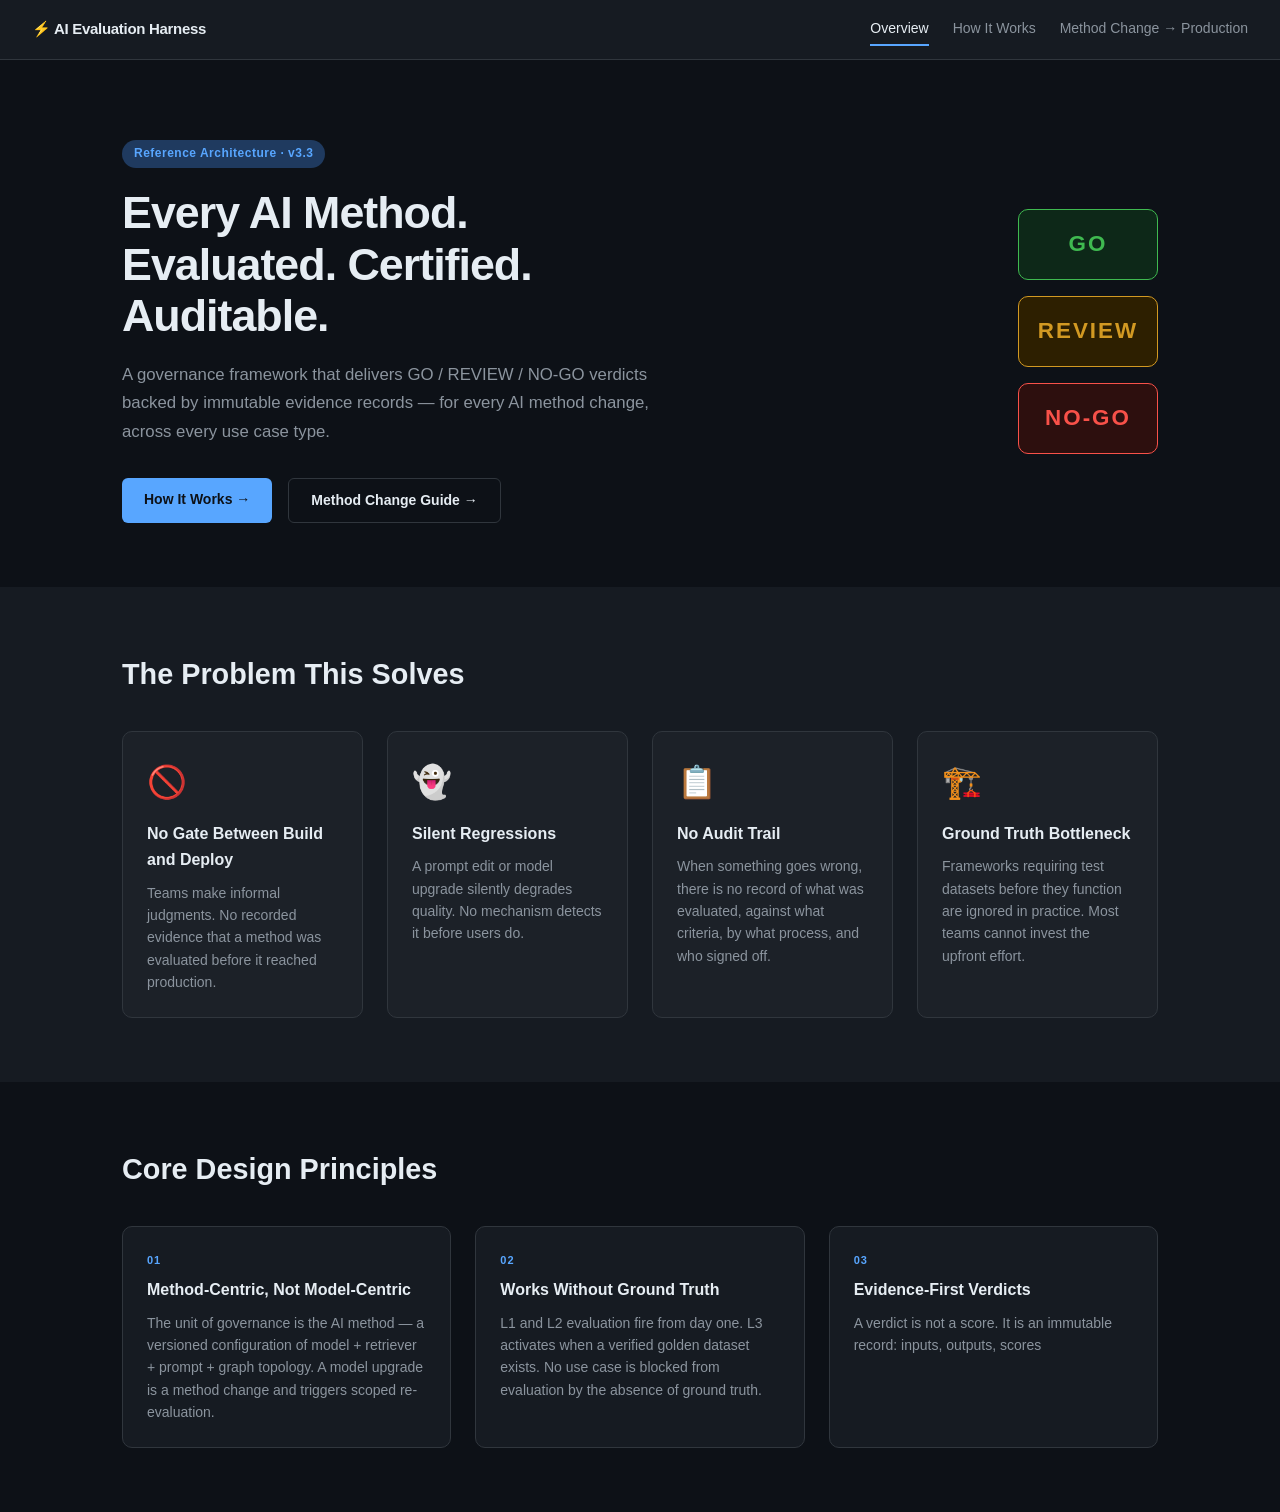
==== ai-eval-harness/index.html @ 8cf788d2 "feat: add content to all html, css, js and readme files" ====
<!DOCTYPE html>
<html lang="en">
<head>
  <meta charset="UTF-8"/>
  <meta name="viewport" content="width=device-width, initial-scale=1.0"/>
  <title>AI Evaluation Harness — Method Change Governance</title>
  <link rel="stylesheet" href="assets/css/style.css"/>
</head>
<body>

  <nav class="navbar">
    <div class="nav-brand">⚡ AI Evaluation Harness</div>
    <div class="nav-links">
      <a href="index.html" class="active">Overview</a>
      <a href="how-it-works.html">How It Works</a>
      <a href="method-change.html">Method Change → Production</a>
    </div>
  </nav>

  <section class="hero">
    <div class="hero-content">
      <div class="hero-badge">Reference Architecture · v3.3</div>
      <h1>Every AI Method.<br/>Evaluated. Certified.<br/>Auditable.</h1>
      <p class="hero-sub">
        A governance framework that delivers GO / REVIEW / NO-GO verdicts
        backed by immutable evidence records — for every AI method change,
        across every use case type.
      </p>
      <div class="hero-actions">
        <a href="how-it-works.html" class="btn-primary">How It Works →</a>
        <a href="method-change.html" class="btn-secondary">Method Change Guide →</a>
      </div>
    </div>
    <div class="hero-visual">
      <div class="verdict-badge go">GO</div>
      <div class="verdict-badge review">REVIEW</div>
      <div class="verdict-badge nogo">NO-GO</div>
    </div>
  </section>

  <section class="section section-dark">
    <div class="container">
      <h2>The Problem This Solves</h2>
      <div class="problem-grid">
        <div class="problem-card">
          <div class="problem-icon">🚫</div>
          <h3>No Gate Between Build and Deploy</h3>
          <p>Teams make informal judgments. No recorded evidence that a method was evaluated before it reached production.</p>
        </div>
        <div class="problem-card">
          <div class="problem-icon">👻</div>
          <h3>Silent Regressions</h3>
          <p>A prompt edit or model upgrade silently degrades quality. No mechanism detects it before users do.</p>
        </div>
        <div class="problem-card">
          <div class="problem-icon">📋</div>
          <h3>No Audit Trail</h3>
          <p>When something goes wrong, there is no record of what was evaluated, against what criteria, by what process, and who signed off.</p>
        </div>
        <div class="problem-card">
          <div class="problem-icon">🏗️</div>
          <h3>Ground Truth Bottleneck</h3>
          <p>Frameworks requiring test datasets before they function are ignored in practice. Most teams cannot invest the upfront effort.</p>
        </div>
      </div>
    </div>
  </section>

  <section class="section">
    <div class="container">
      <h2>Core Design Principles</h2>
      <div class="principles-grid">
        <div class="principle-card">
          <span class="principle-num">01</span>
          <h3>Method-Centric, Not Model-Centric</h3>
          <p>The unit of governance is the AI method — a versioned configuration of model + retriever + prompt + graph topology. A model upgrade is a method change and triggers scoped re-evaluation.</p>
        </div>
        <div class="principle-card">
          <span class="principle-num">02</span>
          <h3>Works Without Ground Truth</h3>
          <p>L1 and L2 evaluation fire from day one. L3 activates when a verified golden dataset exists. No use case is blocked from evaluation by the absence of ground truth.</p>
        </div>
        <div class="principle-card">
          <span class="principle-num">03</span>
          <h3>Evidence-First Verdicts</h3>
          <p>A verdict is not a score. It is an immutable record: inputs, outputs, scores
---- ai-eval-harness/assets/css/style.css ----
/* ============================================
   AI EVAL HARNESS — STYLESHEET
   ============================================ */

:root {
  --bg:          #0d1117;
  --bg-alt:      #161b22;
  --bg-card:     #1c2128;
  --border:      #30363d;
  --text:        #e6edf3;
  --text-muted:  #8b949e;
  --accent:      #58a6ff;
  --accent-dim:  #1f3a5f;
  --go:          #3fb950;
  --go-dim:      #0d2818;
  --review:      #d29922;
  --review-dim:  #2d1f00;
  --nogo:        #f85149;
  --nogo-dim:    #2d0f0e;
  --radius:      10px;
  --radius-sm:   6px;
  --shadow:      0 4px 24px rgba(0,0,0,0.4);
}

* { box-sizing: border-box; margin: 0; padding: 0; }

body {
  font-family: -apple-system, BlinkMacSystemFont, 'Segoe UI', sans-serif;
  background: var(--bg);
  color: var(--text);
  line-height: 1.65;
  font-size: 15px;
}

a { color: var(--accent); text-decoration: none; }
a:hover { text-decoration: underline; }

/* ── NAVBAR ── */
.navbar {
  display: flex;
  align-items: center;
  justify-content: space-between;
  padding: 0 2rem;
  height: 60px;
  background: var(--bg-alt);
  border-bottom: 1px solid var(--border);
  position: sticky;
  top: 0;
  z-index: 100;
}
.nav-brand {
  font-weight: 700;
  font-size: 15px;
  color: var(--text);
  letter-spacing: -0.3px;
}
.nav-links { display: flex; gap: 1.5rem; }
.nav-links a {
  color: var(--text-muted);
  font-size: 14px;
  font-weight: 500;
  padding: 4px 0;
  border-bottom: 2px solid transparent;
  transition: all 0.2s;
}
.nav-links a:hover,
.nav-links a.active {
  color: var(--text);
  border-bottom-color: var(--accent);
  text-decoration: none;
}

/* ── CONTAINER ── */
.container { max-width: 1100px; margin: 0 auto; padding: 0 2rem; }

/* ── HERO ── */
.hero {
  display: flex;
  align-items: center;
  justify-content: space-between;
  gap: 3rem;
  padding: 5rem 2rem 4rem;
  max-width: 1100px;
  margin: 0 auto;
}
.hero-badge {
  display: inline-block;
  background: var(--accent-dim);
  color: var(--accent);
  font-size: 12px;
  font-weight: 600;
  padding: 4px 12px;
  border-radius: 20px;
  margin-bottom: 1.2rem;
  letter-spacing: 0.5px;
}
.hero h1 {
  font-size: 2.8rem;
  font-weight: 800;
  line-height: 1.15;
  letter-spacing: -1px;
  margin-bottom: 1.2rem;
}
.hero-sub {
  font-size: 1.05rem;
  color: var(--text-muted);
  max-width: 540px;
  margin-bottom: 2rem;
  line-height: 1.7;
}
.hero-actions { display: flex; gap: 1rem; flex-wrap: wrap; }
.btn-primary {
  background: var(--accent);
  color: #0d1117;
  font-weight: 700;
  padding: 10px 22px;
  border-radius: var(--radius-sm);
  font-size: 14px;
  transition: opacity 0.2s;
}
.btn-primary:hover { opacity: 0.85; text-decoration: none; }
.btn-secondary {
  background: transparent;
  color: var(--text);
  font-weight: 600;
  padding: 10px 22px;
  border-radius: var(--radius-sm);
  font-size: 14px;
  border: 1px solid var(--border);
  transition: border-color 0.2s;
}
.btn-secondary:hover { border-color: var(--accent); text-decoration: none; }

.hero-visual {
  display: flex;
  flex-direction: column;
  gap: 1rem;
  flex-shrink: 0;
}
.verdict-badge {
  width: 140px;
  text-align: center;
  font-size: 1.4rem;
  font-weight: 900;
  padding: 16px 0;
  border-radius: var(--radius);
  letter-spacing: 2px;
}
.verdict-badge.go    { background: var(--go-dim);     color: var(--go);     border: 1px solid var(--go); }
.verdict-badge.review{ background: var(--review-dim); color: var(--review); border: 1px solid var(--review); }
.verdict-badge.nogo  { background: var(--nogo-dim);   color: var(--nogo);   border: 1px solid var(--nogo); }

/* ── PAGE HERO ── */
.page-hero {
  background: var(--bg-alt);
  border-bottom: 1px solid var(--border);
  padding: 3.5rem 2rem;
}
.page-hero h1 { font-size: 2.2rem; font-weight: 800; margin-bottom: 0.75rem; }
.page-hero p  { color: var(--text-muted); font-size: 1.05rem; max-width: 600px; }

/* ── SECTIONS ── */
.section       { padding: 4rem 0; }
.section-dark  { background: var(--bg-alt); }
.section-alt   { background: var(--bg-card); }
.section h2    { font-size: 1.8rem; font-weight: 800; margin-bottom: 0.75rem; }
.section-sub   { color: var(--text-muted); margin-bottom: 2.5rem; max-width: 680px; line-height: 1.7; }
.center        { text-align: center; }
.center .section-sub { margin: 0 auto 2rem; }

/* ── PROBLEM GRID ── */
.problem-grid {
  display: grid;
  grid-template-columns: repeat(auto-fit, minmax(230px, 1fr));
  gap: 1.5rem;
  margin-top: 2rem;
}
.problem-card {
  background: var(--bg-card);
  border: 1px solid var(--border);
  border-radius: var(--radius);
  padding: 1.5rem;
}
.problem-icon { font-size: 2rem; margin-bottom: 0.75rem; }
.problem-card h3 { font-size: 1rem; font-weight: 700; margin-bottom: 0.5rem; }
.problem-card p  { color: var(--text-muted); font-size: 14px; line-height: 1.6; }

/* ── PRINCIPLES GRID ── */
.principles-grid {
  display: grid;
  grid-template-columns: repeat(auto-fit, minmax(300px, 1fr));
  gap: 1.5rem;
  margin-top: 2rem;
}
.principle-card {
  background: var(--bg-alt);
  border: 1px solid var(--border);
  border-radius: var(--radius);
  padding: 1.5rem;
  position: relative;
}
.principle-num {
  font-size: 11px;
  font-weight: 700;
  color: var(--accent);
  letter-spacing: 1px;
  display: block;
  margin-bottom: 0.5rem;
}
.principle-card h3 { font-size: 1rem; font-weight: 700; margin-bottom: 0.5rem; }
.principle-card p  { color: var(--text-muted); font-size: 14px; line-height: 1.6; }

/* ── TIER TABLE ── */
.tier-table-wrap { overflow-x: auto; margin-top: 2rem; }
.tier-table {
  width: 100%;
  border-collapse: collapse;
  font-size: 14px;
}
.tier-table th {
  background: var(--bg-alt);
  color: var(--text-muted);
  font-weight: 600;
  text-align: left;
  padding: 10px 14px;
  border-bottom: 2px solid var(--border);
  white-space: nowrap;
}
.tier-table td {
  padding: 12px 14px;
  border-bottom: 1px solid var(--border);
  vertical-align: top;
}
.tier-badge {
  display: inline-block;
  font-size: 12px;
  font-weight: 700;
  padding: 3px 10px;
  border-radius: 20px;
  white-space: nowrap;
}
.tier-badge.experimental { background: #1a2535; color: #79c0ff; border: 1px solid #1f3a5f; }
.tier-badge.standard     { background: #1a2a1a; color: var(--go); border: 1px solid #1a3a1a; }
.tier-badge.critical     { background: #2d2000; color: var(--review); border: 1px solid #4a3500; }
.tier-badge.regulated    { background: var(--nogo-dim); color: var(--nogo); border: 1px solid #5a1a18; }

/* ── DELIVERS GRID ── */
.delivers-grid {
  display: grid;
  grid-template-columns: repeat(auto-fit, minmax(300px, 1fr));
  gap: 1.25rem;
  margin-top: 2rem;
}
.deliver-item {
  display: flex;
  gap: 1rem;
  align-items: flex-start;
  background: var(--bg-alt);
  border: 1px solid var(--border);
  border-radius: var(--radius);
  padding: 1.25rem;
}
.deliver-icon { font-size: 1.5rem; flex-shrink: 0; }
.deliver-item strong { display: block; margin-bottom: 0.25rem; font-size: 14px; }
.deliver-item p { color: var(--text-muted); font-size: 13px; line-height: 1.5; }

/* ── CTA ── */
.cta-section { padding: 5rem 0; }
.cta-actions { display: flex; gap: 1rem; justify-content: center; flex-wrap: wrap; margin-top: 1.5rem; }

/* ── EVAL TIER STACK ── */
.tier-stack { display: flex; flex-direction: column; gap: 1rem; margin-top: 2rem; }
.eval-tier {
  border: 1px solid var(--border);
  border-radius: var(--radius);
  overflow: hidden;
}
.tier-header {
  display: flex;
  align-items: center;
  gap: 1rem;
  padding: 12px 1.25rem;
  flex-wrap: wrap;
}
.tier-label {
  font-size: 12px;
  font-weight: 800;
  padding: 3px 10px;
  border-radius: 20px;
  letter-spacing: 0.5px;
  flex-shrink: 0;
}
.tier-name    { font-weight: 700; font-size: 15px; }
.tier-trigger { margin-left: auto; font-size: 12px; color: var(--text-muted); }

.tier-l1a .tier-header { background: #0d2020; }
.tier-l1a .tier-label  { background: #0a3030; color: #56d364; border: 1px solid #1a5a3a; }
.tier-l1b .tier-header { background: #0d1f2d; }
.tier-l1b .tier-label  { background: #0a2040; color: #79c0ff; border: 1px solid #1a3a5f; }
.tier-l2  .tier-header { background: #1a1a0d; }
.tier-l2  .tier-label  { background: #2a2a0a; color: #e3b341; border: 1px solid #4a4a1a; }
.tier-l3  .tier-header { background: #1a0d20; }
.tier-l3  .tier-label  { background: #2a0a30; color: #d2a8ff; border: 1px solid #4a1a5f; }
.tier-l4  .tier-header { background: #1a0d0d; }
.tier-l4  .tier-label  { background: #2a0a0a; color: #ffa198; border: 1px solid #5a1a1a; }

.tier-body {
  padding: 1.25rem;
  background: var(--bg-card);
  display: flex;
  flex-direction: column;
  gap: 1rem;
}
.tier-metrics { display: flex; flex-wrap: wrap; gap: 0.5rem; }
.metric {
  font-size: 12px;
  font-family: 'SF Mono', 'Fira Code', monospace;
  padding: 3px 10px;
  border-radius: 4px;
  background: var(--bg-alt);
  border: 1px solid var(--border);
  color: var(--text-muted);
}
.metric.authoritative { background: #0d2818; color: var(--go); border-color: #1a4a28; }
.metric.supplementary { background: #1a1a0d; color: #e3b341; border-color: #3a3a1a; }
.metric.tracked       { background: #1a0d20; color: #d2a8ff; border-color: #3a1a4a; }
.tier-detail { font-size: 13px; color: var(--text-muted); line-height: 1.7; }
.tier-detail strong { color: var(--text); }
.legend-row { display: flex; gap: 1rem; flex-wrap: wrap; }

/* ── VERDICT FLOW ── */
.verdict-flow { display: flex; flex-direction: column; gap: 0; margin-top: 2rem; }
.verdict-step {
  background: var(--bg-card);
  border: 1px solid var(--border);
  border-radius: var(--radius);
  padding: 1.5rem;
  display: flex;
  gap: 1.25rem;
  align-items: flex-start;
}
.step-critical { border-color: #5a1a18; }
.step-num {
  width: 32px;
  height: 32px;
  border-radius: 50%;
  background: var(--accent-dim);
  color: var(--accent);
  font-weight: 800;
  font-size: 14px;
  display: flex;
  align-items: center;
  justify-content: center;
  flex-shrink: 0;
}
.step-content h3 { font-size: 1rem; font-weight: 700; margin-bottom: 0.5rem; }
.step-content p  { color: var(--text-muted); font-size: 14px; }
.step-fail {
  margin-top: 0.5rem;
  font-size: 12px;
  color: var(--review);
  background: var(--review-dim);
  padding: 4px 10px;
  border-radius: 4px;
  display: inline-block;
}
.verdict-arrow {
  text-align: center;
  color: var(--text-muted);
  font-size: 1.2rem;
  padding: 4px 0;
}

.override-grid {
  display: grid;
  grid-template-columns: repeat(auto-fit, minmax(220px, 1fr));
  gap: 0.75rem;
  margin-top: 0.75rem;
}
.override-item {
  padding: 0.75rem;
  border-radius: var(--radius-sm);
  font-size: 13px;
}
.override-item.non-overridable { background: var(--nogo-dim); border: 1px solid #5a1a18; }
.override-item.overridable     { background: var(--review-dim); border: 1px solid #4a3500; }
.override-badge { display: block; font-size: 11px; font-weight: 700; margin-bottom: 0.35rem; }
.override-item.non-overridable .override-badge { color: var(--nogo); }
.override-item.overridable     .override-badge { color: var(--review); }
.override-item p { color: var(--text-muted); margin: 0; }

.gate-table {
  width: 100%;
  border-collapse: collapse;
  font-size: 13px;
  margin-top: 0.75rem;
}
.gate-table th {
  padding: 8px 12px;
  text-align: left;
  border-bottom: 2px solid var(--border);
  color: var(--text-muted);
  font-weight: 600;
}
.gate-table td { padding: 8px 12px; border-bottom: 1px solid var(--border); }
.gate-table th.go, .gate-table td.go   { color: var(--go); }
.gate-table th.review, .gate-table td.review { color: var(--review); }
.gate-table th.nogo, .gate-table td.nogo { color: var(--nogo); }

.verdict-outcomes {
  display: flex;
  gap: 1rem;
  margin-top: 0.5rem;
  flex-wrap: wrap;
}
.outcome {
  flex: 1;
  min-width: 180px;
  padding: 1.25rem;
  border-radius: var(--radius);
  text-align: center;
}
.outcome.go     { background: var(--go-dim);     border: 1px solid var(--go); }
.outcome.review { background: var(--review-dim); border: 1px solid var(--review); }
.outcome.nogo   { background: var(--nogo-dim);   border: 1px solid var(--nogo); }
.outcome-label  { font-size: 1.3rem; font-weight: 900; letter-spacing: 2px; margin-bottom: 0.25rem; }
.outcome.go     .outcome-label { color: var(--go); }
.outcome.review .outcome-label { color: var(--review); }
.outcome.nogo   .outcome-label { color: var(--nogo); }
.outcome-code {
  font-family: monospace;
  font-size: 11px;
  opacity: 0.7;
  margin-bottom: 0.5rem;
}
.outcome p { font-size: 13px; color: var(--text-muted); }

/* ── SHADOW GRID ── */
.shadow-grid {
  display: grid;
  grid-template-columns: repeat(auto-fit, minmax(230px, 1fr));
  gap: 1.25rem;
  margin-top: 2rem;
}
.shadow-card {
  background: var(--bg-alt);
  border: 1px solid var(--border);
  border-radius: var(--radius);
  padding: 1.5rem;
}
.shadow-card h3 { font-size: 1rem; font-weight: 700; margin-bottom: 0.75rem; }
.shadow-card ul { padding-left: 1.2rem; }
.shadow-card li { color: var(--text-muted); font-size: 13px; margin-bottom: 0.35rem; line-height: 1.5; }

/* ── GT PATH ── */
.gt-path {
  display: flex;
  align-items: stretch;
  gap: 0;
  margin-top: 2rem;
  flex-wrap: wrap;
}
.gt-step {
  flex: 1;
  min-width: 160px;
  background: var(--bg-card);
  border: 1px solid var(--border);
  border-radius: var(--radius);
  padding: 1.25rem;
}
.highlight-step {
  border-color: var(--go);
  background: var(--go-dim);
}
.gt-step-num {
  font-size: 11px;
  font-weight: 700;
  color: var(--accent);
  letter-spacing: 0.5px;
  margin-bottom: 0.5rem;
  text-transform: uppercase;
}
.gt-step h3 { font-size: 14px; font-weight: 700; margin-bottom: 0.4rem; }
.gt-step p  { font-size: 13px; color: var(--text-muted); line-height: 1.5; }
.gt-arrow {
  display: flex;
  align-items: center;
  padding: 0 0.5rem;
  color: var(--text-muted);
  font-size: 1.2rem;
  flex-shrink: 0;
}

/* ── METHOD ANATOMY ── */
.method-anatomy {
  display: flex;
  align-items: center;
  flex-wrap: wrap;
  gap: 0.5rem;
  margin: 2rem 0 1.5rem;
}
.method-component {
  background: var(--bg-card);
  border: 1px solid var(--border);
  border-radius: var(--radius);
  padding: 1rem 1.25rem;
  text-align: center;
  min-width: 130px;
}
.component-icon    { font-size: 1.5rem; margin-bottom: 0.4rem; }
.component-name    { font-size: 13px; font-weight: 700; margin-bottom: 0.2rem; }
.component-example { font-size: 11px; color: var(--text-muted); }
.method-plus       { font-size: 1.5rem; color: var(--text-muted); font-weight: 300; }
.method-fingerprint-note {
  background: var(--accent-dim);
  border: 1px solid var(--accent);
  border-radius: var(--radius-sm);
  padding: 0.85rem 1.25rem;
  font-size: 13px;
  color: var(--text-muted);
  margin-top: 1rem;
}
.method-fingerprint-note strong { color: var(--accent); }

/* ── CHANGE SCOPE GRID ── */
.change-scope-grid {
  display: grid;
  grid-template-columns: repeat(auto-fit, minmax(300px, 1fr));
  gap: 1.25rem;
  margin-top: 2rem;
}
.change-card {
  background: var(--bg-card);
  border: 1px solid var(--border);
  border-radius: var(--radius);
  padding: 1.5rem;
  display: flex;
  flex-direction: column;
  gap: 0.75rem;
}
.change-field {
  display: flex;
  align-items: center;
  gap: 0.6rem;
  font-size: 15px;
}
.field-icon { font-size: 1.2rem; }
.scope-badge {
  display: inline-block;
  font-size: 11px;
  font-weight: 700;
  padding: 3px 10px;
  border-radius: 20px;
  letter-spacing: 0.3px;
}
.scope-badge.partial      { background: #0d2818; color: var(--go); border: 1px solid #1a4a28; }
.scope-badge.full         { background: var(--review-dim); color: var(--review); border: 1px solid #4a3500; }
.scope-badge.retrieval    { background: #0d1f2d; color: #79c0ff; border: 1px solid #1a3a5f; }
.scope-badge.noreducible  { background: var(--nogo-dim); color: var(--nogo); border: 1px solid #5a1a18; }
.change-metrics {
  font-family: 'SF Mono', 'Fira Code', monospace;
  font-size: 12px;
  color: var(--text-muted);
  line-height: 1.7;
}
.change-rationale {
  font-size: 13px;
  color: var(--text-muted);
  line-height: 1.6;
  border-top: 1px solid var(--border);
  padding-top: 0.75rem;
}

/* ── PROMOTION PIPELINE ── */
.promotion-pipeline {
  display: flex;
  flex-direction: column;
  gap: 0;
  margin-top: 2rem;
  position: relative;
}
.pipeline-step {
  display: flex;
  gap: 1.5rem;
  align-items: flex-start;
  padding: 1.5rem;
  background: var(--bg-card);
  border: 1px solid var(--border);
  border-radius: var(--radius);
  margin-bottom: 0.5rem;
  position: relative;
}
.pipeline-step.gate-step { border-left: 3px solid var(--review); }
.pipeline-step.pass-step { border-left: 3px solid var(--go); }
.pipeline-step.block-step{ border-left: 3px solid var(--nogo); }
.pipeline-icon {
  font-size: 1.5rem;
  flex-shrink: 0;
  width: 40px;
  text-align: center;
}
.pipeline-content h3 { font-size: 1rem; font-weight: 700; margin-bottom: 0.4rem; }
.pipeline-content p  { font-size: 13px; color: var(--text-muted); line-height: 1.6; }
.pipeline-tags { display: flex; gap: 0.5rem; flex-wrap: wrap; margin-top: 0.5rem; }
.pipeline-tag {
  font-size: 11px;
  padding: 2px 8px;
  border-radius: 4px;
  background: var(--bg-alt);
  border: 1px solid var(--border);
  color: var(--text-muted);
  font-family: monospace;
}
.pipeline-connector {
  text-align: left;
  padding-left: 3.5rem;
  color: var(--text-muted);
  font-size: 1rem;
  margin: -2px 0;
}

/* ── BASELINE SECTION ── */
.baseline-grid {
  display: grid;
  grid-template-columns: repeat(auto-fit, minmax(260px, 1fr));
  gap: 1.25rem;
  margin-top: 2rem;
}
.baseline-card {
  background: var(--bg-card);
  border: 1px solid var(--border);
  border-radius: var(--radius);
  padding: 1.5rem;
}
.baseline-card h3 { font-size: 1rem; font-weight: 700; margin-bottom: 0.75rem; }
.baseline-card p  { font-size: 13px; color: var(--text-muted); line-height: 1.6; }
.baseline-card ul { padding-left: 1.2rem; }
.baseline-card li { font-size: 13px; color: var(--text-muted); margin-bottom: 0.35rem; }

/* ── EVIDENCE RECORD ── */
.evidence-schema {
  background: var(--bg-card);
  border: 1px solid var(--border);
  border-radius: var(--radius);
  padding: 1.5rem;
  margin-top: 2rem;
  font-family: 'SF Mono', 'Fira Code', monospace;
  font-size: 13px;
  line-height: 1.8;
  overflow-x: auto;
}
.schema-key   { color: #79c0ff; }
.schema-value { color: #a5d6ff; }
.schema-comment { color: var(--text-muted); }

/* ── FOOTER ── */
.footer {
  background: var(--bg-alt);
  border-top: 1px solid var(--border);
  padding: 1.5rem 2rem;
  text-align: center;
  color: var(--text-muted);
  font-size: 13px;
}

/* ── RESPONSIVE ── */
@media (max-width: 768px) {
  .hero { flex-direction: column; padding: 3rem 1.5rem; }
  .hero h1 { font-size: 2rem; }
  .hero-visual { flex-direction: row; }
  .verdict-badge { width: 90px; font-size: 1rem; padding: 10px 0; }
  .navbar { padding: 0 1rem; }
  .nav-brand { font-size: 13px; }
  .nav-links { gap: 1rem; }
  .gt-path { flex-direction: column; }
  .gt-arrow { transform: rotate(90deg); padding: 0.25rem 0; align-self: center; }
  .method-anatomy { justify-content: center; }
  .method-plus { display: none; }
  .container { padding: 0 1rem; }
  .section { padding: 2.5rem 0; }
}
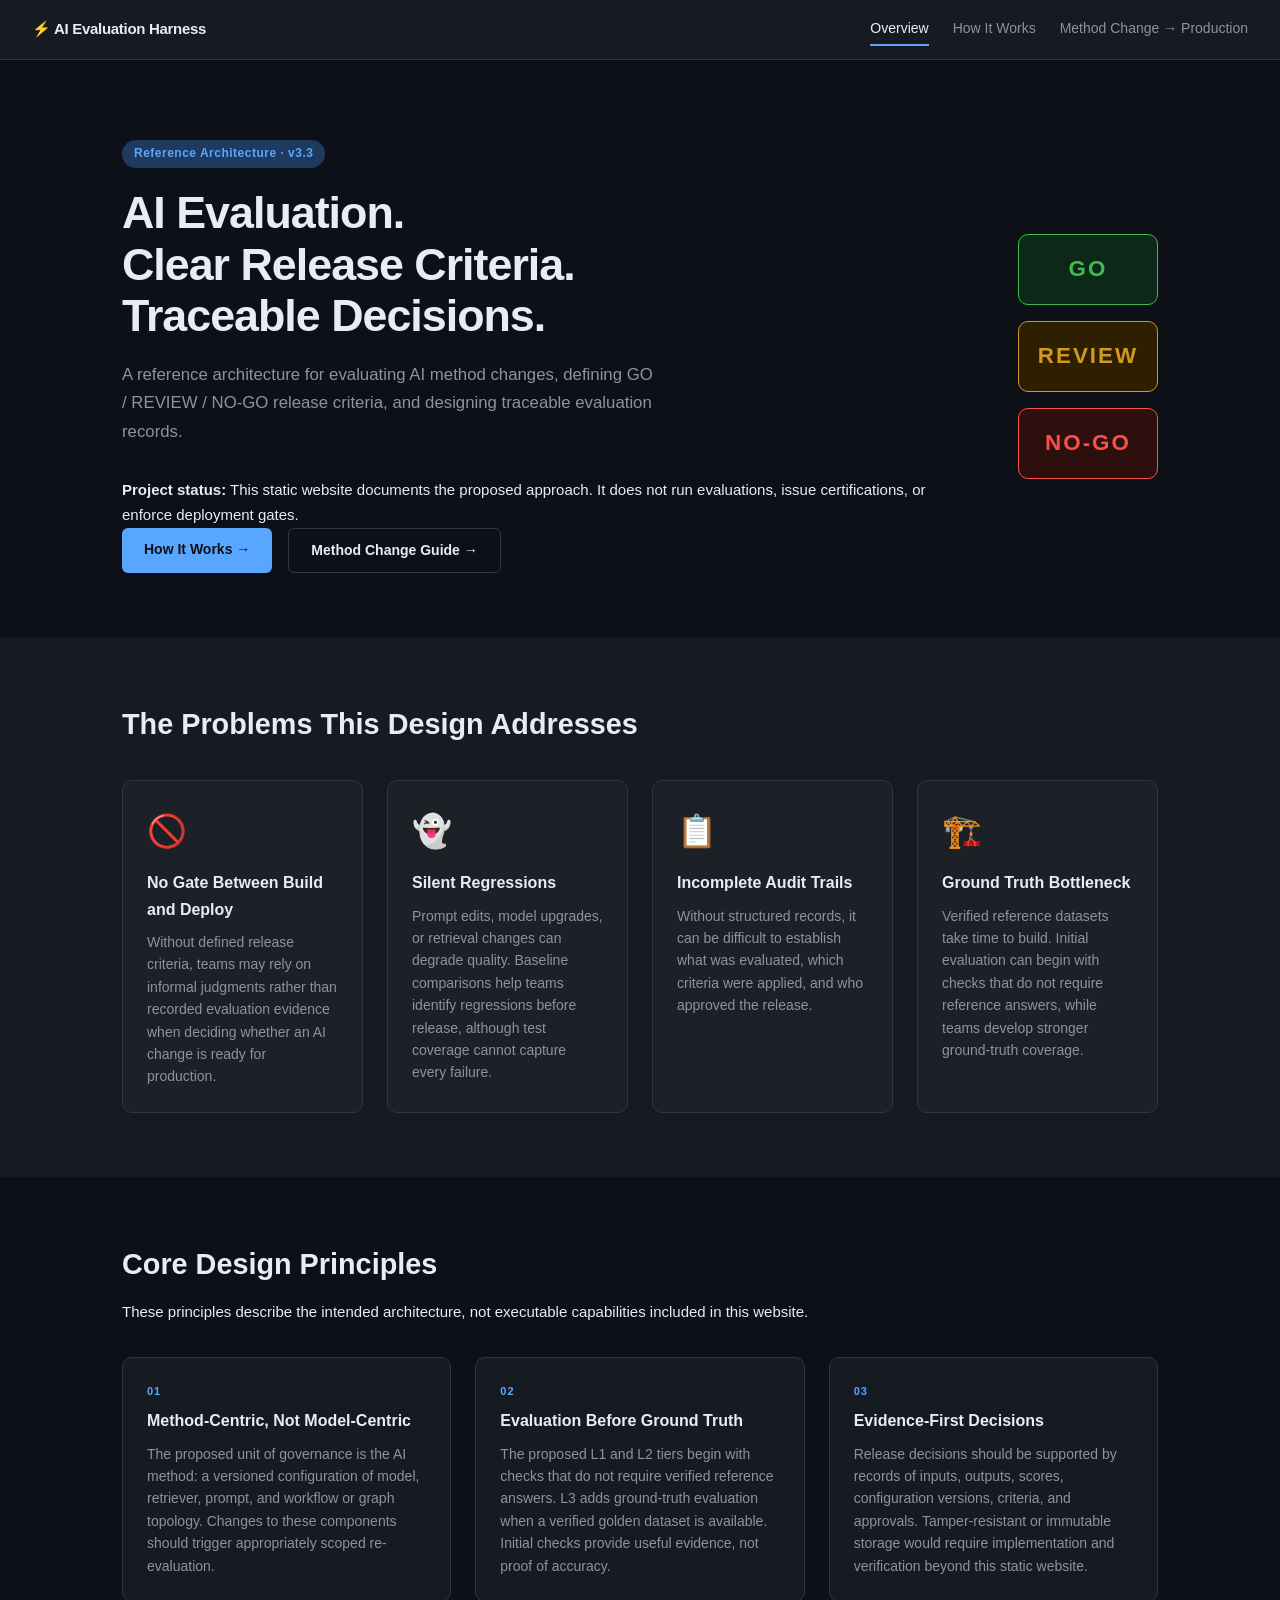
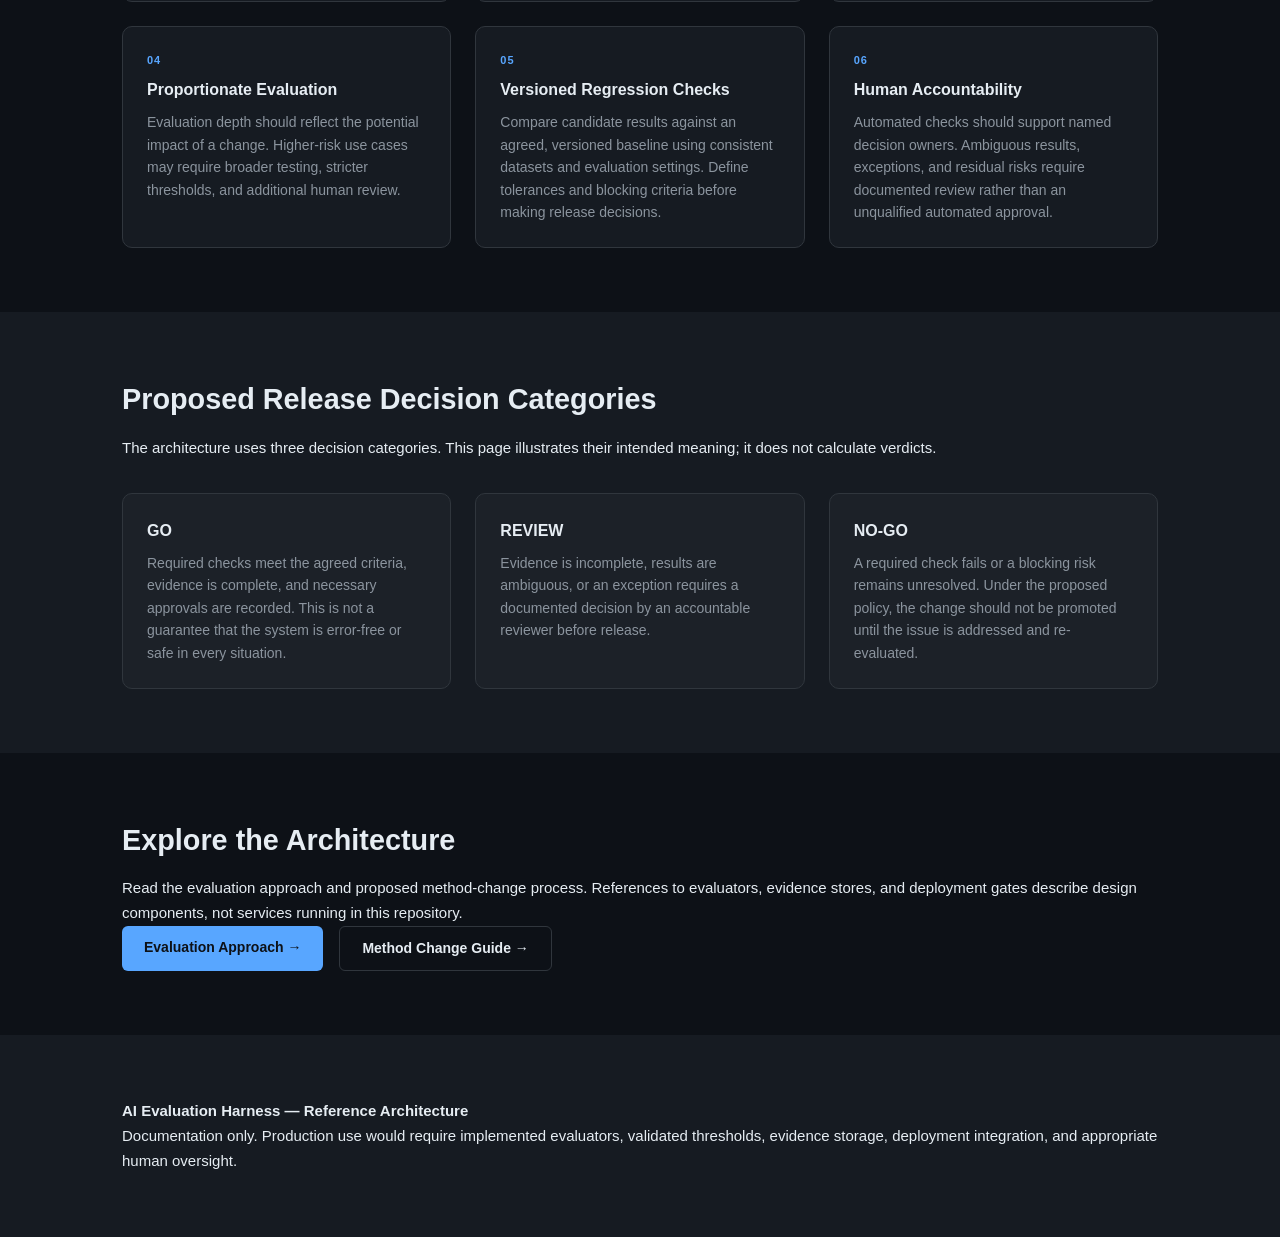
==== commit b78a05e7: "Clarify AI evaluation reference architecture and governance scope" ====
--- a/ai-eval-harness/index.html
+++ b/ai-eval-harness/index.html
@@ -3,84 +3,227 @@
 <head>
   <meta charset="UTF-8"/>
   <meta name="viewport" content="width=device-width, initial-scale=1.0"/>
-  <title>AI Evaluation Harness — Method Change Governance</title>
+  <meta name="description" content="A reference architecture for AI evaluation, risk-based release criteria, regression checks, and traceable governance decisions."/>
+  <title>AI Evaluation Harness — Reference Architecture</title>
   <link rel="stylesheet" href="assets/css/style.css"/>
 </head>
 <body>
 
-  <nav class="navbar">
+  <nav class="navbar" aria-label="Main navigation">
     <div class="nav-brand">⚡ AI Evaluation Harness</div>
     <div class="nav-links">
-      <a href="index.html" class="active">Overview</a>
+      <a href="index.html" class="active" aria-current="page">Overview</a>
       <a href="how-it-works.html">How It Works</a>
       <a href="method-change.html">Method Change → Production</a>
     </div>
   </nav>
 
-  <section class="hero">
-    <div class="hero-content">
-      <div class="hero-badge">Reference Architecture · v3.3</div>
-      <h1>Every AI Method.<br/>Evaluated. Certified.<br/>Auditable.</h1>
-      <p class="hero-sub">
-        A governance framework that delivers GO / REVIEW / NO-GO verdicts
-        backed by immutable evidence records — for every AI method change,
-        across every use case type.
+  <main>
+    <section class="hero">
+      <div class="hero-content">
+        <div class="hero-badge">Reference Architecture · v3.3</div>
+        <h1>AI Evaluation.<br/>Clear Release Criteria.<br/>Traceable Decisions.</h1>
+        <p class="hero-sub">
+          A reference architecture for evaluating AI method changes,
+          defining GO / REVIEW / NO-GO release criteria, and designing
+          traceable evaluation records.
+        </p>
+        <p>
+          <strong>Project status:</strong> This static website documents
+          the proposed approach. It does not run evaluations, issue
+          certifications, or enforce deployment gates.
+        </p>
+        <div class="hero-actions">
+          <a href="how-it-works.html" class="btn-primary">How It Works →</a>
+          <a href="method-change.html" class="btn-secondary">Method Change Guide →</a>
+        </div>
+      </div>
+      <div class="hero-visual" aria-label="Proposed release decision categories">
+        <div class="verdict-badge go">GO</div>
+        <div class="verdict-badge review">REVIEW</div>
+        <div class="verdict-badge nogo">NO-GO</div>
+      </div>
+    </section>
+
+    <section class="section section-dark">
+      <div class="container">
+        <h2>The Problems This Design Addresses</h2>
+        <div class="problem-grid">
+          <div class="problem-card">
+            <div class="problem-icon" aria-hidden="true">🚫</div>
+            <h3>No Gate Between Build and Deploy</h3>
+            <p>
+              Without defined release criteria, teams may rely on informal
+              judgments rather than recorded evaluation evidence when
+              deciding whether an AI change is ready for production.
+            </p>
+          </div>
+          <div class="problem-card">
+            <div class="problem-icon" aria-hidden="true">👻</div>
+            <h3>Silent Regressions</h3>
+            <p>
+              Prompt edits, model upgrades, or retrieval changes can degrade
+              quality. Baseline comparisons help teams identify regressions
+              before release, although test coverage cannot capture every failure.
+            </p>
+          </div>
+          <div class="problem-card">
+            <div class="problem-icon" aria-hidden="true">📋</div>
+            <h3>Incomplete Audit Trails</h3>
+            <p>
+              Without structured records, it can be difficult to establish
+              what was evaluated, which criteria were applied, and who
+              approved the release.
+            </p>
+          </div>
+          <div class="problem-card">
+            <div class="problem-icon" aria-hidden="true">🏗️</div>
+            <h3>Ground Truth Bottleneck</h3>
+            <p>
+              Verified reference datasets take time to build. Initial
+              evaluation can begin with checks that do not require reference
+              answers, while teams develop stronger ground-truth coverage.
+            </p>
+          </div>
+        </div>
+      </div>
+    </section>
+
+    <section class="section">
+      <div class="container">
+        <h2>Core Design Principles</h2>
+        <p>
+          These principles describe the intended architecture, not
+          executable capabilities included in this website.
+        </p>
+        <div class="principles-grid">
+          <div class="principle-card">
+            <span class="principle-num">01</span>
+            <h3>Method-Centric, Not Model-Centric</h3>
+            <p>
+              The proposed unit of governance is the AI method: a versioned
+              configuration of model, retriever, prompt, and workflow or
+              graph topology. Changes to these components should trigger
+              appropriately scoped re-evaluation.
+            </p>
+          </div>
+          <div class="principle-card">
+            <span class="principle-num">02</span>
+            <h3>Evaluation Before Ground Truth</h3>
+            <p>
+              The proposed L1 and L2 tiers begin with checks that do not
+              require verified reference answers. L3 adds ground-truth
+              evaluation when a verified golden dataset is available.
+              Initial checks provide useful evidence, not proof of accuracy.
+            </p>
+          </div>
+          <div class="principle-card">
+            <span class="principle-num">03</span>
+            <h3>Evidence-First Decisions</h3>
+            <p>
+              Release decisions should be supported by records of inputs,
+              outputs, scores, configuration versions, criteria, and
+              approvals. Tamper-resistant or immutable storage would require
+              implementation and verification beyond this static website.
+            </p>
+          </div>
+          <div class="principle-card">
+            <span class="principle-num">04</span>
+            <h3>Proportionate Evaluation</h3>
+            <p>
+              Evaluation depth should reflect the potential impact of a
+              change. Higher-risk use cases may require broader testing,
+              stricter thresholds, and additional human review.
+            </p>
+          </div>
+          <div class="principle-card">
+            <span class="principle-num">05</span>
+            <h3>Versioned Regression Checks</h3>
+            <p>
+              Compare candidate results against an agreed, versioned
+              baseline using consistent datasets and evaluation settings.
+              Define tolerances and blocking criteria before making
+              release decisions.
+            </p>
+          </div>
+          <div class="principle-card">
+            <span class="principle-num">06</span>
+            <h3>Human Accountability</h3>
+            <p>
+              Automated checks should support named decision owners.
+              Ambiguous results, exceptions, and residual risks require
+              documented review rather than an unqualified automated approval.
+            </p>
+          </div>
+        </div>
+      </div>
+    </section>
+
+    <section class="section section-dark">
+      <div class="container">
+        <h2>Proposed Release Decision Categories</h2>
+        <p>
+          The architecture uses three decision categories. This page
+          illustrates their intended meaning; it does not calculate verdicts.
+        </p>
+        <div class="problem-grid">
+          <div class="problem-card">
+            <h3>GO</h3>
+            <p>
+              Required checks meet the agreed criteria, evidence is
+              complete, and necessary approvals are recorded. This is
+              not a guarantee that the system is error-free or safe in
+              every situation.
+            </p>
+          </div>
+          <div class="problem-card">
+            <h3>REVIEW</h3>
+            <p>
+              Evidence is incomplete, results are ambiguous, or an
+              exception requires a documented decision by an accountable
+              reviewer before release.
+            </p>
+          </div>
+          <div class="problem-card">
+            <h3>NO-GO</h3>
+            <p>
+              A required check fails or a blocking risk remains unresolved.
+              Under the proposed policy, the change should not be promoted
+              until the issue is addressed and re-evaluated.
+            </p>
+          </div>
+        </div>
+      </div>
+    </section>
+
+    <section class="section">
+      <div class="container">
+        <h2>Explore the Architecture</h2>
+        <p>
+          Read the evaluation approach and proposed method-change process.
+          References to evaluators, evidence stores, and deployment gates
+          describe design components, not services running in this repository.
+        </p>
+        <div class="hero-actions">
+          <a href="how-it-works.html" class="btn-primary">Evaluation Approach →</a>
+          <a href="method-change.html" class="btn-secondary">Method Change Guide →</a>
+        </div>
+      </div>
+    </section>
+  </main>
+
+  <footer class="section section-dark">
+    <div class="container">
+      <p>
+        <strong>AI Evaluation Harness — Reference Architecture</strong>
       </p>
-      <div class="hero-actions">
-        <a href="how-it-works.html" class="btn-primary">How It Works →</a>
-        <a href="method-change.html" class="btn-secondary">Method Change Guide →</a>
-      </div>
+      <p>
+        Documentation only. Production use would require implemented
+        evaluators, validated thresholds, evidence storage, deployment
+        integration, and appropriate human oversight.
+      </p>
     </div>
-    <div class="hero-visual">
-      <div class="verdict-badge go">GO</div>
-      <div class="verdict-badge review">REVIEW</div>
-      <div class="verdict-badge nogo">NO-GO</div>
-    </div>
-  </section>
-
-  <section class="section section-dark">
-    <div class="container">
-      <h2>The Problem This Solves</h2>
-      <div class="problem-grid">
-        <div class="problem-card">
-          <div class="problem-icon">🚫</div>
-          <h3>No Gate Between Build and Deploy</h3>
-          <p>Teams make informal judgments. No recorded evidence that a method was evaluated before it reached production.</p>
-        </div>
-        <div class="problem-card">
-          <div class="problem-icon">👻</div>
-          <h3>Silent Regressions</h3>
-          <p>A prompt edit or model upgrade silently degrades quality. No mechanism detects it before users do.</p>
-        </div>
-        <div class="problem-card">
-          <div class="problem-icon">📋</div>
-          <h3>No Audit Trail</h3>
-          <p>When something goes wrong, there is no record of what was evaluated, against what criteria, by what process, and who signed off.</p>
-        </div>
-        <div class="problem-card">
-          <div class="problem-icon">🏗️</div>
-          <h3>Ground Truth Bottleneck</h3>
-          <p>Frameworks requiring test datasets before they function are ignored in practice. Most teams cannot invest the upfront effort.</p>
-        </div>
-      </div>
-    </div>
-  </section>
-
-  <section class="section">
-    <div class="container">
-      <h2>Core Design Principles</h2>
-      <div class="principles-grid">
-        <div class="principle-card">
-          <span class="principle-num">01</span>
-          <h3>Method-Centric, Not Model-Centric</h3>
-          <p>The unit of governance is the AI method — a versioned configuration of model + retriever + prompt + graph topology. A model upgrade is a method change and triggers scoped re-evaluation.</p>
-        </div>
-        <div class="principle-card">
-          <span class="principle-num">02</span>
-          <h3>Works Without Ground Truth</h3>
-          <p>L1 and L2 evaluation fire from day one. L3 activates when a verified golden dataset exists. No use case is blocked from evaluation by the absence of ground truth.</p>
-        </div>
-        <div class="principle-card">
-          <span class="principle-num">03</span>
-          <h3>Evidence-First Verdicts</h3>
-          <p>A verdict is not a score. It is an immutable record: inputs, outputs, scores
+  </footer>
+
+</body>
+</html>
